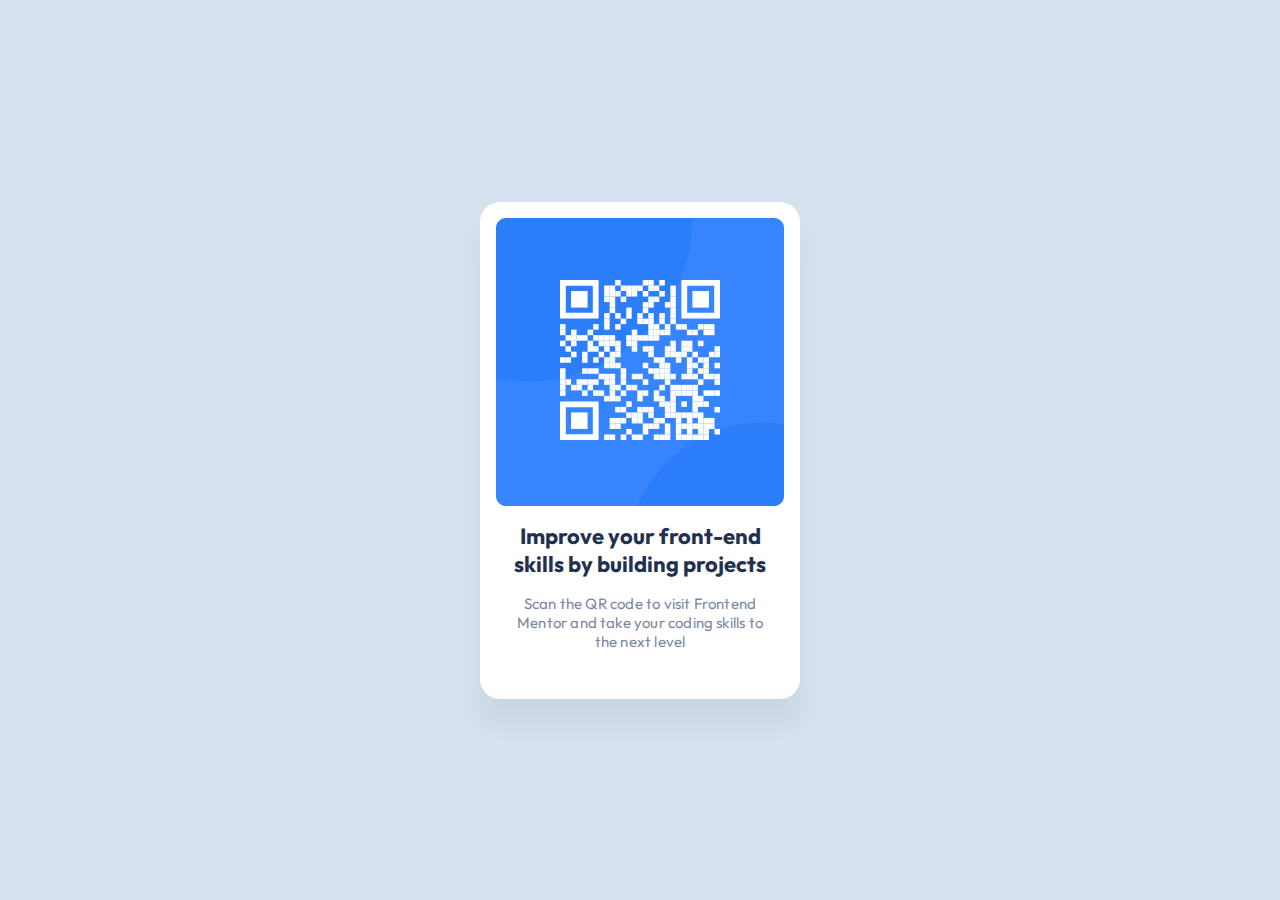
==== qr-code/index.html @ b26a4dab "Add files via upload" ====
<!DOCTYPE html>
<html lang="en">
<head>
    <meta charset="UTF-8">
    <meta name="viewport" content="width=device-width, initial-scale=1.0">
    <title>QR Code </title>
    <link rel="stylesheet" href="styles.css">
</head>
<body>
    <div class="container">
     <div class="qr-section">
    <div class="qr-box">
<span>
    <img src="qr-code.svg" alt="qr code">
</span>
    </div>
    <div class="qr-body">
<span id="title">Improve your front-end skills by building projects</span>
<span id="text">Scan the QR code to visit Frontend Mentor and take your coding skills to the next level</span>
    </div>
</div>
    </div>
</body>
</html>
---- qr-code/styles.css ----
@import url("https://fonts.googleapis.com/css2?family=Outfit:wght@400;700&display=swap");
body {
  box-sizing: border-box;
  margin: 0;
  padding: 0;
}

.common-layout, .container .qr-section .qr-body, .container .qr-section .qr-box, .container {
  display: flex;
  width: auto;
  justify-content: center;
  align-items: center;
}

.container {
  background-color: #d5e1ef;
  height: 100vh;
  flex-direction: column;
}
.container .qr-section {
  width: 320px;
  height: 497px;
  flex-shrink: 0;
  border-radius: 20px;
  background: #fff;
  box-shadow: 0px 25px 25px 0px rgba(0, 0, 0, 0.05);
}
.container .qr-section .qr-box {
  background: url(Oval.png) no-repeat;
  height: 288px;
  margin: 16px 16px 0px 16px;
}
.container .qr-section .qr-box img {
  width: 160px;
  height: 160px;
  flex-shrink: 0;
}
.container .qr-section .qr-body {
  height: 129px;
  margin: 16px 16px 0px 16px;
  flex-direction: column;
  gap: 16px;
  flex-shrink: 0;
}
.container .qr-section .qr-body #title {
  color: #1f314f;
  text-align: center;
  font-family: Outfit, sans-serif;
  font-size: 22px;
  font-weight: 700;
}
.container .qr-section .qr-body #text {
  color: #7d889e;
  text-align: center;
  font-family: Outfit, sans-serif;
  font-size: 15px;
  font-weight: 400;
  padding: 0 16px 0 16px;
  letter-spacing: 0.188px;
}

/*# sourceMappingURL=styles.css.map */
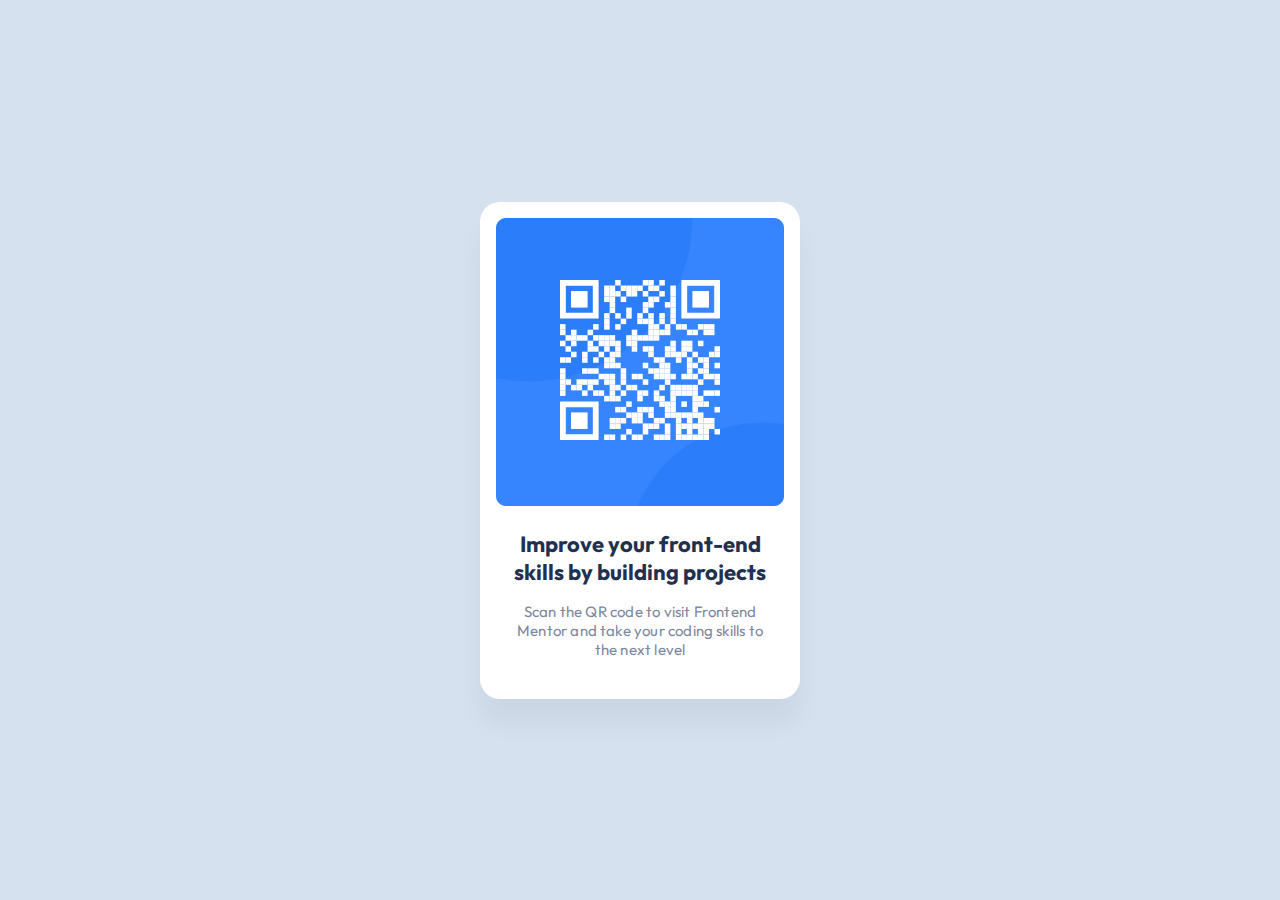
==== commit cba22148: "adding main landmarks" ====
--- a/qr-code/index.html
+++ b/qr-code/index.html
@@ -8,7 +8,7 @@
 </head>
 <body>
     <div class="container">
-     <div class="qr-section">
+     <main role="main" class="qr-section">
     <div class="qr-box">
 <span>
     <img src="qr-code.svg" alt="qr code">
@@ -18,7 +18,7 @@
 <span id="title">Improve your front-end skills by building projects</span>
 <span id="text">Scan the QR code to visit Frontend Mentor and take your coding skills to the next level</span>
     </div>
-</div>
+</main>
     </div>
 </body>
 </html>--- a/qr-code/styles.css
+++ b/qr-code/styles.css
@@ -37,7 +37,7 @@
 }
 .container .qr-section .qr-body {
   height: 129px;
-  margin: 16px 16px 0px 16px;
+  margin: 24px 16px 0px 16px;
   flex-direction: column;
   gap: 16px;
   flex-shrink: 0;
